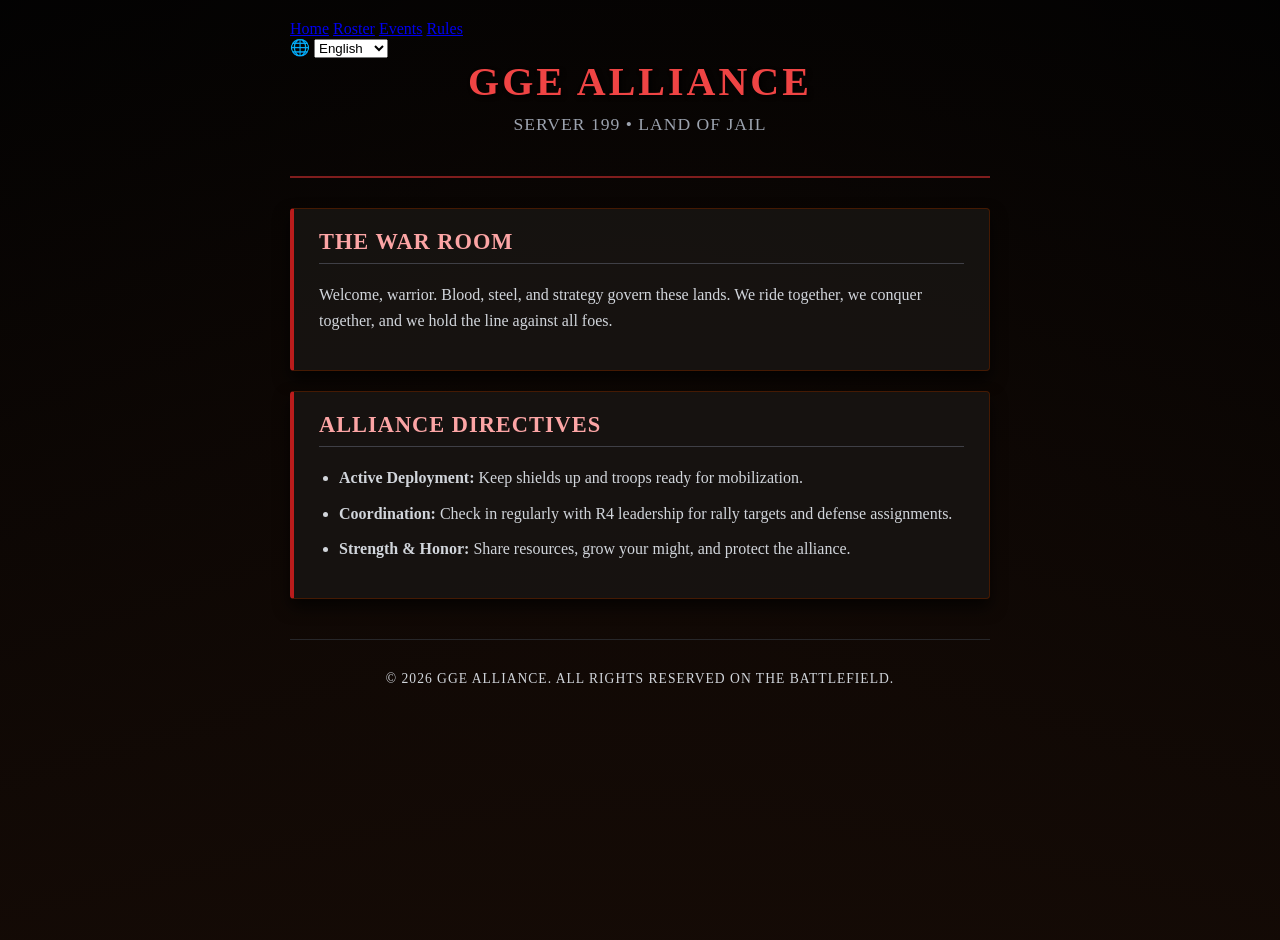
==== index.html @ 349ce3a2 "GGE Removed commented sections for clarity." ====
<!DOCTYPE html>
<html lang="en">
<head>
    <meta charset="UTF-8">
    <meta name="viewport" content="width=device-width, initial-scale=1.0">
    <title>GGE Alliance | Land of Jail</title>
    <link rel="stylesheet" href="style.css">
</head>
<body>
    <div class="overlay"></div>
    <div class="container">
        
        <div class="top-bar">
            <nav class="taskbar">
                <a href="index.html" class="active" id="nav-home">Home</a>
                <a href="roster.html" id="nav-roster">Roster</a>
                <a href="events.html" id="nav-events">Events</a>
                <a href="rules.html" id="nav-rules">Rules</a>
            </nav>
            <div class="language-bar">
                <label for="lang-select">🌐</label>
                <select id="lang-select" onchange="changeLanguage(this.value)">
                    <option value="en">English</option>
                    <option value="es">Español</option>
                    <option value="fr">Français</option>
                    <option value="de">Deutsch</option>
                </select>
            </div>
        </div>

        <header>
            <h1 id="site-title">GGE ALLIANCE</h1>
            <p class="subtitle" id="site-subtitle">Server 199 • Land of Jail</p>
        </header>

        <main>
            <section class="card">
                <h2 id="war-room-title">The War Room</h2>
                <p id="war-room-text">Welcome, warrior. Blood, steel, and strategy govern these lands. We ride together, we conquer together, and we hold the line against all foes.</p>
            </section>

            <section class="card">
                <h2 id="directives-title">Alliance Directives</h2>
                <ul>
                    <li><strong id="dir-1-title">Active Deployment:</strong> <span id="dir-1-text">Keep shields up and troops ready for mobilization.</span></li>
                    <li><strong id="dir-2-title">Coordination:</strong> <span id="dir-2-text">Check in regularly with R4 leadership for rally targets and defense assignments.</span></li>
                    <li><strong id="dir-3-title">Strength & Honor:</strong> <span id="dir-3-text">Share resources, grow your might, and protect the alliance.</span></li>
                </ul>
            </section>
        </main>

        <footer>
            <p id="footer-text">&copy; 2026 GGE Alliance. All rights reserved on the battlefield.</p>
        </footer>
    </div>

    <script>
        const translations = {
            en: {
                navHome: "Home", navRoster: "Roster", navEvents: "Events", navRules: "Rules",
                title: "GGE ALLIANCE", subtitle: "Server 199 • Land of Jail",
                warRoomTitle: "The War Room",
                warRoomText: "Welcome, warrior. Blood, steel, and strategy govern these lands. We ride together, we conquer together, and we hold the line against all foes.",
                directivesTitle: "Alliance Directives",
                dir1Title: "Active Deployment:", dir1Text: "Keep shields up and troops ready for mobilization.",
                dir2Title: "Coordination:", dir2Text: "Check in regularly with R4 leadership for rally targets and defense assignments.",
                dir3Title: "Strength & Honor:", dir3Text: "Share resources, grow your might, and protect the alliance.",
                footer: "© 2026 GGE Alliance. All rights reserved on the battlefield."
            },
            es: {
                navHome: "Inicio", navRoster: "Miembros", navEvents: "Eventos", navRules: "Reglas",
                title: "ALIANZA GGE", subtitle: "Servidor 199 • Land of Jail",
                warRoomTitle: "La Sala de Guerra",
                warRoomText: "Bienvenido, guerrero. La sangre, el acero y la estrategia gobiernan estas tierras. Cabalgamos juntos, conquistamos juntos y mantenemos la línea contra todos los enemigos.",
                directivesTitle: "Directivas de la Alianza",
                dir1Title: "Despliegue Activo:", dir1Text: "Mantén los escudos arriba y las tropas listas para la movilización.",
                dir2Title: "Coordinación:", dir2Text: "Consulta regularmente con el liderazgo R4 para objetivos de ataque y asignaciones de defensa.",
                dir3Title: "Fuerza y Honor:", dir3Text: "Comparte recursos, aumenta tu poder y protege a la alianza.",
                footer: "© 2026 Alianza GGE. Todos los derechos reservados en el campo de batalla."
            },
            fr: {
                navHome: "Accueil", navRoster: "Membres", navEvents: "Événements", navRules: "Règles",
                title: "ALLIANCE GGE", subtitle: "Serveur 199 • Land of Jail",
                warRoomTitle: "La Salle de Guerre",
                warRoomText: "Bienvenue, guerrier. Le sang, l'acier et la stratégie gouvernent ces terres. Nous chevauchons ensemble, nous conquéron ensemble et nous tenons bon face à tous les ennemis.",
                directivesTitle: "Directives de l'Alliance",
                dir1Title: "Déploiement Actif :", dir1Text: "Gardez vos boucliers levés et vos troupes prêtes à la mobilisation.",
                dir2Title: "Coordination :", dir2Text: "Consultez régulièrement les leaders R4 pour les cibles de ralliement et les affectations de défense.",
                dir3Title: "Force et Honneur :", dir3Text: "Partagez des ressources, augmentez votre puissance et protégez l'alliance.",
                footer: "© 2026 Alliance GGE. Tous droits réservés sur le champ de bataille."
            },
            de: {
                navHome: "Startseite", navRoster: "Mitglieder", navEvents: "Events", navRules: "Regeln",
                title: "GGE ALLIANZ", subtitle: "Server 199 • Land of Jail",
                warRoomTitle: "Das Kriegsraum",
                warRoomText: "Willkommen, Krieger. Blut, Stahl und Strategie regieren diese Ländereien. Wir reiten zusammen, wir erobern zusammen und wir halten die Stellung gegen alle Feinde.",
                directivesTitle: "Allianz-Richtlinien",
                dir1Title: "Aktiver Einsatz:", dir1Text: "Halte die Schilde oben und die Truppen bereit zur Mobilisierung.",
                dir2Title: "Koordination:", dir2Text: "Melde dich regelmäßig bei der R4-Führung für Rallye-Ziele und Verteidigungszuweisungen.",
                dir3Title: "Stärke & Ehre:", dir3Text: "Teile Ressourcen, steigere deine Macht und schütze die Allianz.",
                footer: "© 2026 GGE Allianz. Alle Rechte auf dem Schlachtfeld vorbehalten."
            }
        };

        function changeLanguage(lang) {
            document.getElementById('nav-home').innerText = translations[lang].navHome;
            document.getElementById('nav-roster').innerText = translations[lang].navRoster;
            document.getElementById('nav-events').innerText = translations[lang].navEvents;
            document.getElementById('nav-rules').innerText = translations[lang].navRules;
            document.getElementById('site-title').innerText = translations[lang].title;
            document.getElementById('site-subtitle').innerText = translations[lang].subtitle;
            document.getElementById('war-room-title').innerText = translations[lang].warRoomTitle;
            document.getElementById('war-room-text').innerText = translations[lang].warRoomText;
            document.getElementById('directives-title').innerText = translations[lang].directivesTitle;
            document.getElementById('dir-1-title').innerText = translations[lang].dir1Title;
            document.getElementById('dir-1-text').innerText = translations[lang].dir1Text;
            document.getElementById('dir-2-title').innerText = translations[lang].dir2Title;
            document.getElementById('dir-2-text').innerText = translations[lang].dir2Text;
            document.getElementById('dir-3-title').innerText = translations[lang].dir3Title;
            document.getElementById('dir-3-text').innerText = translations[lang].dir3Text;
            document.getElementById('footer-text').innerText = translations[lang].footer;
        }
    </script>
</body>
</html>
---- style.css ----
body {
    background-color: #0c0a09;
    background-image: linear-gradient(rgba(0, 0, 0, 0.8), rgba(20, 10, 5, 0.9)), 
                      radial-gradient(circle at center, #2c1810 0%, #0c0a09 100%);
    color: #d1d5db;
    font-family: 'Cinzel', 'Georgia', serif, sans-serif;
    margin: 0;
    padding: 20px;
    display: flex;
    justify-content: center;
    min-height: 100vh;
}

.container {
    max-width: 700px;
    width: 100%;
    z-index: 1;
}

header {
    text-align: center;
    margin-bottom: 30px;
    border-bottom: 2px solid #7f1d1d;
    padding-bottom: 20px;
}

h1 {
    color: #ef4444;
    font-size: 2.5rem;
    margin: 0;
    text-transform: uppercase;
    letter-spacing: 3px;
    text-shadow: 2px 2px 4px rgba(0, 0, 0, 0.9);
}

.subtitle {
    color: #9ca3af;
    font-size: 1.1rem;
    margin-top: 5px;
    letter-spacing: 1px;
    text-transform: uppercase;
}

.card {
    background: rgba(24, 20, 18, 0.85);
    border: 1px solid #451a03;
    border-left: 4px solid #b91c1c;
    padding: 20px 25px;
    margin-bottom: 20px;
    box-shadow: 0 8px 16px rgba(0, 0, 0, 0.7);
    border-radius: 4px;
}

h2 {
    color: #fca5a5;
    margin-top: 0;
    font-size: 1.4rem;
    text-transform: uppercase;
    letter-spacing: 1px;
    border-bottom: 1px solid #3f3f46;
    padding-bottom: 8px;
}

p, li {
    line-height: 1.6;
    color: #d1d5db;
}

ul {
    padding-left: 20px;
}

li {
    margin-bottom: 10px;
}

footer {
    text-align: center;
    margin-top: 40px;
    font-size: 0.85rem;
    color: #6b7280;
    border-top: 1px solid #27272a;
    padding-top: 15px;
    text-transform: uppercase;
    letter-spacing: 1px;
}
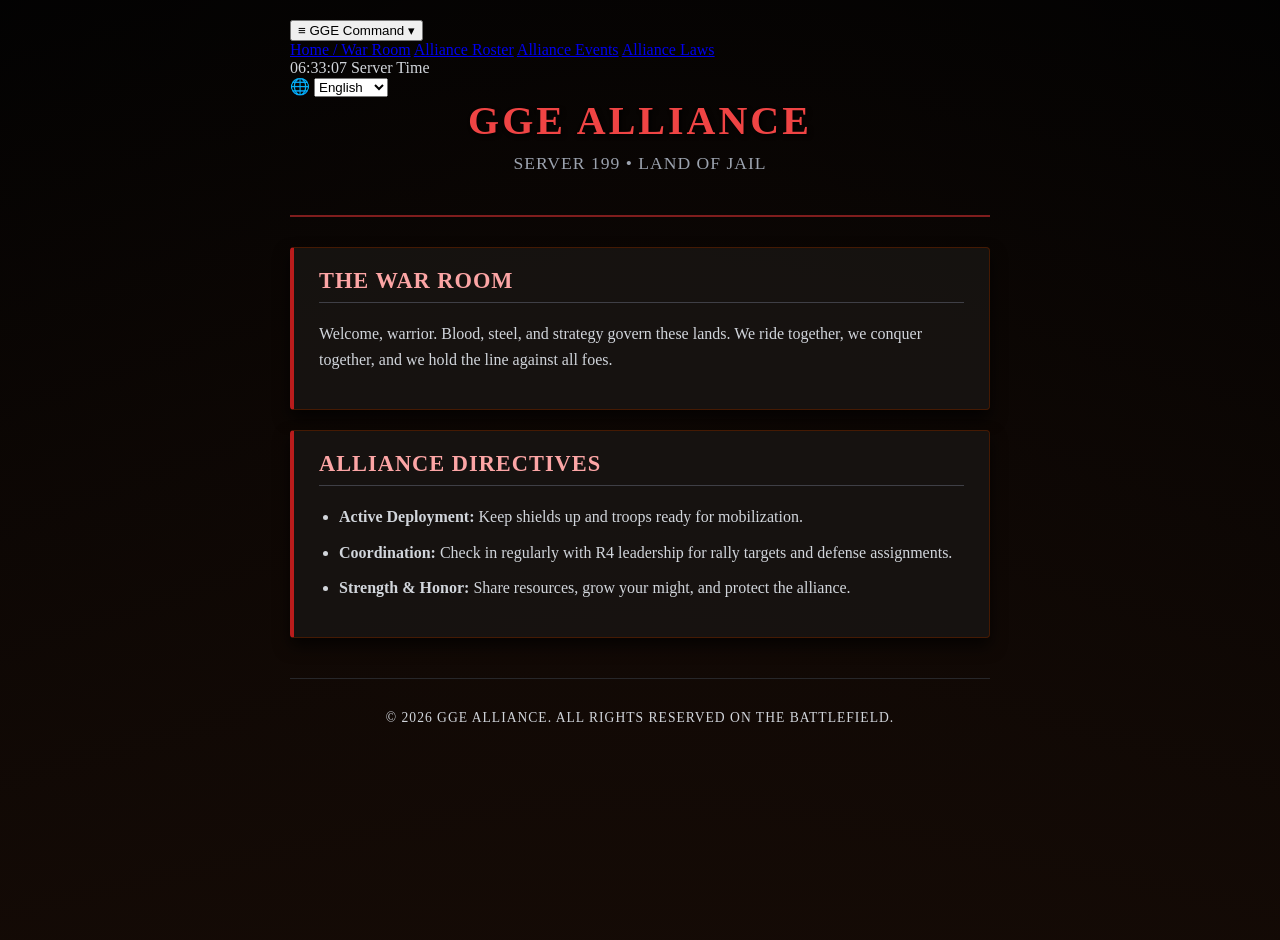
==== commit 4ad8371d: "Refactor HTML structure and update IDs for translation" ====
--- a/index.html
+++ b/index.html
@@ -10,116 +10,36 @@
     <div class="overlay"></div>
     <div class="container">
         
-        <div class="top-bar">
-            <nav class="taskbar">
-                <a href="index.html" class="active" id="nav-home">Home</a>
-                <a href="roster.html" id="nav-roster">Roster</a>
-                <a href="events.html" id="nav-events">Events</a>
-                <a href="rules.html" id="nav-rules">Rules</a>
-            </nav>
-            <div class="language-bar">
-                <label for="lang-select">🌐</label>
-                <select id="lang-select" onchange="changeLanguage(this.value)">
-                    <option value="en">English</option>
-                    <option value="es">Español</option>
-                    <option value="fr">Français</option>
-                    <option value="de">Deutsch</option>
-                </select>
-            </div>
-        </div>
+        <!-- Top Bar: Populated automatically by translations.js -->
+        <div class="top-bar"></div>
 
         <header>
-            <h1 id="site-title">GGE ALLIANCE</h1>
-            <p class="subtitle" id="site-subtitle">Server 199 • Land of Jail</p>
+            <h1 id="homeTitle">GGE ALLIANCE</h1>
+            <p class="subtitle" id="homeSubtitle">Server 199 • Land of Jail</p>
         </header>
 
         <main>
             <section class="card">
-                <h2 id="war-room-title">The War Room</h2>
-                <p id="war-room-text">Welcome, warrior. Blood, steel, and strategy govern these lands. We ride together, we conquer together, and we hold the line against all foes.</p>
+                <h2 id="warRoomTitle">The War Room</h2>
+                <p id="warRoomText">Welcome, warrior. Blood, steel, and strategy govern these lands. We ride together, we conquer together, and we hold the line against all foes.</p>
             </section>
 
             <section class="card">
-                <h2 id="directives-title">Alliance Directives</h2>
+                <h2 id="directivesTitle">Alliance Directives</h2>
                 <ul>
-                    <li><strong id="dir-1-title">Active Deployment:</strong> <span id="dir-1-text">Keep shields up and troops ready for mobilization.</span></li>
-                    <li><strong id="dir-2-title">Coordination:</strong> <span id="dir-2-text">Check in regularly with R4 leadership for rally targets and defense assignments.</span></li>
-                    <li><strong id="dir-3-title">Strength & Honor:</strong> <span id="dir-3-text">Share resources, grow your might, and protect the alliance.</span></li>
+                    <li><strong id="dir1Title">Active Deployment:</strong> <span id="dir1Text">Keep shields up and troops ready for mobilization.</span></li>
+                    <li><strong id="dir2Title">Coordination:</strong> <span id="dir2Text">Check in regularly with R4 leadership for rally targets and defense assignments.</span></li>
+                    <li><strong id="dir3Title">Strength & Honor:</strong> <span id="dir3Text">Share resources, grow your might, and protect the alliance.</span></li>
                 </ul>
             </section>
         </main>
 
         <footer>
-            <p id="footer-text">&copy; 2026 GGE Alliance. All rights reserved on the battlefield.</p>
+            <p id="footer">&copy; 2026 GGE Alliance. All rights reserved on the battlefield.</p>
         </footer>
     </div>
 
-    <script>
-        const translations = {
-            en: {
-                navHome: "Home", navRoster: "Roster", navEvents: "Events", navRules: "Rules",
-                title: "GGE ALLIANCE", subtitle: "Server 199 • Land of Jail",
-                warRoomTitle: "The War Room",
-                warRoomText: "Welcome, warrior. Blood, steel, and strategy govern these lands. We ride together, we conquer together, and we hold the line against all foes.",
-                directivesTitle: "Alliance Directives",
-                dir1Title: "Active Deployment:", dir1Text: "Keep shields up and troops ready for mobilization.",
-                dir2Title: "Coordination:", dir2Text: "Check in regularly with R4 leadership for rally targets and defense assignments.",
-                dir3Title: "Strength & Honor:", dir3Text: "Share resources, grow your might, and protect the alliance.",
-                footer: "© 2026 GGE Alliance. All rights reserved on the battlefield."
-            },
-            es: {
-                navHome: "Inicio", navRoster: "Miembros", navEvents: "Eventos", navRules: "Reglas",
-                title: "ALIANZA GGE", subtitle: "Servidor 199 • Land of Jail",
-                warRoomTitle: "La Sala de Guerra",
-                warRoomText: "Bienvenido, guerrero. La sangre, el acero y la estrategia gobiernan estas tierras. Cabalgamos juntos, conquistamos juntos y mantenemos la línea contra todos los enemigos.",
-                directivesTitle: "Directivas de la Alianza",
-                dir1Title: "Despliegue Activo:", dir1Text: "Mantén los escudos arriba y las tropas listas para la movilización.",
-                dir2Title: "Coordinación:", dir2Text: "Consulta regularmente con el liderazgo R4 para objetivos de ataque y asignaciones de defensa.",
-                dir3Title: "Fuerza y Honor:", dir3Text: "Comparte recursos, aumenta tu poder y protege a la alianza.",
-                footer: "© 2026 Alianza GGE. Todos los derechos reservados en el campo de batalla."
-            },
-            fr: {
-                navHome: "Accueil", navRoster: "Membres", navEvents: "Événements", navRules: "Règles",
-                title: "ALLIANCE GGE", subtitle: "Serveur 199 • Land of Jail",
-                warRoomTitle: "La Salle de Guerre",
-                warRoomText: "Bienvenue, guerrier. Le sang, l'acier et la stratégie gouvernent ces terres. Nous chevauchons ensemble, nous conquéron ensemble et nous tenons bon face à tous les ennemis.",
-                directivesTitle: "Directives de l'Alliance",
-                dir1Title: "Déploiement Actif :", dir1Text: "Gardez vos boucliers levés et vos troupes prêtes à la mobilisation.",
-                dir2Title: "Coordination :", dir2Text: "Consultez régulièrement les leaders R4 pour les cibles de ralliement et les affectations de défense.",
-                dir3Title: "Force et Honneur :", dir3Text: "Partagez des ressources, augmentez votre puissance et protégez l'alliance.",
-                footer: "© 2026 Alliance GGE. Tous droits réservés sur le champ de bataille."
-            },
-            de: {
-                navHome: "Startseite", navRoster: "Mitglieder", navEvents: "Events", navRules: "Regeln",
-                title: "GGE ALLIANZ", subtitle: "Server 199 • Land of Jail",
-                warRoomTitle: "Das Kriegsraum",
-                warRoomText: "Willkommen, Krieger. Blut, Stahl und Strategie regieren diese Ländereien. Wir reiten zusammen, wir erobern zusammen und wir halten die Stellung gegen alle Feinde.",
-                directivesTitle: "Allianz-Richtlinien",
-                dir1Title: "Aktiver Einsatz:", dir1Text: "Halte die Schilde oben und die Truppen bereit zur Mobilisierung.",
-                dir2Title: "Koordination:", dir2Text: "Melde dich regelmäßig bei der R4-Führung für Rallye-Ziele und Verteidigungszuweisungen.",
-                dir3Title: "Stärke & Ehre:", dir3Text: "Teile Ressourcen, steigere deine Macht und schütze die Allianz.",
-                footer: "© 2026 GGE Allianz. Alle Rechte auf dem Schlachtfeld vorbehalten."
-            }
-        };
-
-        function changeLanguage(lang) {
-            document.getElementById('nav-home').innerText = translations[lang].navHome;
-            document.getElementById('nav-roster').innerText = translations[lang].navRoster;
-            document.getElementById('nav-events').innerText = translations[lang].navEvents;
-            document.getElementById('nav-rules').innerText = translations[lang].navRules;
-            document.getElementById('site-title').innerText = translations[lang].title;
-            document.getElementById('site-subtitle').innerText = translations[lang].subtitle;
-            document.getElementById('war-room-title').innerText = translations[lang].warRoomTitle;
-            document.getElementById('war-room-text').innerText = translations[lang].warRoomText;
-            document.getElementById('directives-title').innerText = translations[lang].directivesTitle;
-            document.getElementById('dir-1-title').innerText = translations[lang].dir1Title;
-            document.getElementById('dir-1-text').innerText = translations[lang].dir1Text;
-            document.getElementById('dir-2-title').innerText = translations[lang].dir2Title;
-            document.getElementById('dir-2-text').innerText = translations[lang].dir2Text;
-            document.getElementById('dir-3-title').innerText = translations[lang].dir3Title;
-            document.getElementById('dir-3-text').innerText = translations[lang].dir3Text;
-            document.getElementById('footer-text').innerText = translations[lang].footer;
-        }
-    </script>
+    <!-- Centralized Translation, Navigation & Clock Script -->
+    <script src="translations.js"></script>
 </body>
 </html>
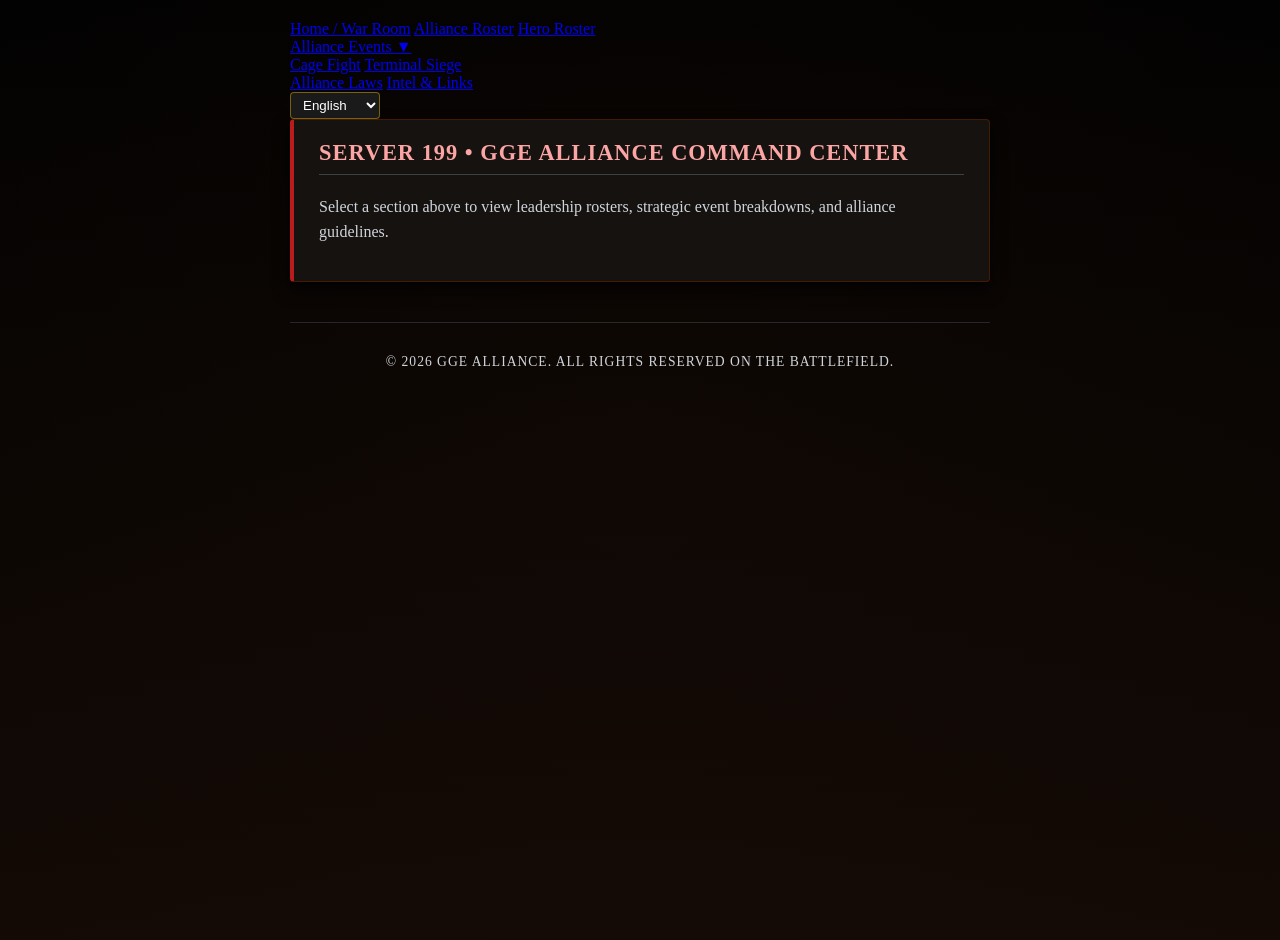
==== commit 04667c32: "Update title and navigation in index.html" ====
--- a/index.html
+++ b/index.html
@@ -3,34 +3,37 @@
 <head>
     <meta charset="UTF-8">
     <meta name="viewport" content="width=device-width, initial-scale=1.0">
-    <title>GGE Alliance | Land of Jail</title>
+    <title>Alliance Hub | GGE Alliance</title>
     <link rel="stylesheet" href="style.css">
 </head>
 <body>
     <div class="overlay"></div>
     <div class="container">
         
-        <!-- Top Bar: Populated automatically by translations.js -->
-        <div class="top-bar"></div>
+        <!-- Master Navigation Menu -->
+        <nav class="nav-menu">
+            <a href="index.html" id="navHome">Home / War Room</a>
+            <a href="roster.html" id="navRoster">Alliance Roster</a>
+            <a href="heroes.html" id="navHeroes">Hero Roster</a>
+            
+            <div class="dropdown">
+                <a href="events.html" class="dropbtn" id="navEvents">Alliance Events ▼</a>
+                <div class="dropdown-content">
+                    <a href="cage-fight.html" id="cageFight">Cage Fight</a>
+                    <a href="terminal-siege.html" id="terminalSiege">Terminal Siege</a>
+                </div>
+            </div>
 
-        <header>
-            <h1 id="homeTitle">GGE ALLIANCE</h1>
-            <p class="subtitle" id="homeSubtitle">Server 199 • Land of Jail</p>
-        </header>
+            <a href="rules.html" id="navRules">Alliance Laws</a>
+            <a href="links.html" id="navLinks">Intel & Links</a>
+
+            <div id="languageSelectorContainer"></div>
+        </nav>
 
         <main>
             <section class="card">
-                <h2 id="warRoomTitle">The War Room</h2>
-                <p id="warRoomText">Welcome, warrior. Blood, steel, and strategy govern these lands. We ride together, we conquer together, and we hold the line against all foes.</p>
-            </section>
-
-            <section class="card">
-                <h2 id="directivesTitle">Alliance Directives</h2>
-                <ul>
-                    <li><strong id="dir1Title">Active Deployment:</strong> <span id="dir1Text">Keep shields up and troops ready for mobilization.</span></li>
-                    <li><strong id="dir2Title">Coordination:</strong> <span id="dir2Text">Check in regularly with R4 leadership for rally targets and defense assignments.</span></li>
-                    <li><strong id="dir3Title">Strength & Honor:</strong> <span id="dir3Text">Share resources, grow your might, and protect the alliance.</span></li>
-                </ul>
+                <h2 id="homeTitle">Server 199 • GGE Alliance Command Center</h2>
+                <p id="homeDesc">Select a section above to view leadership rosters, strategic event breakdowns, and alliance guidelines.</p>
             </section>
         </main>
 
@@ -39,7 +42,6 @@
         </footer>
     </div>
 
-    <!-- Centralized Translation, Navigation & Clock Script -->
     <script src="translations.js"></script>
 </body>
 </html>
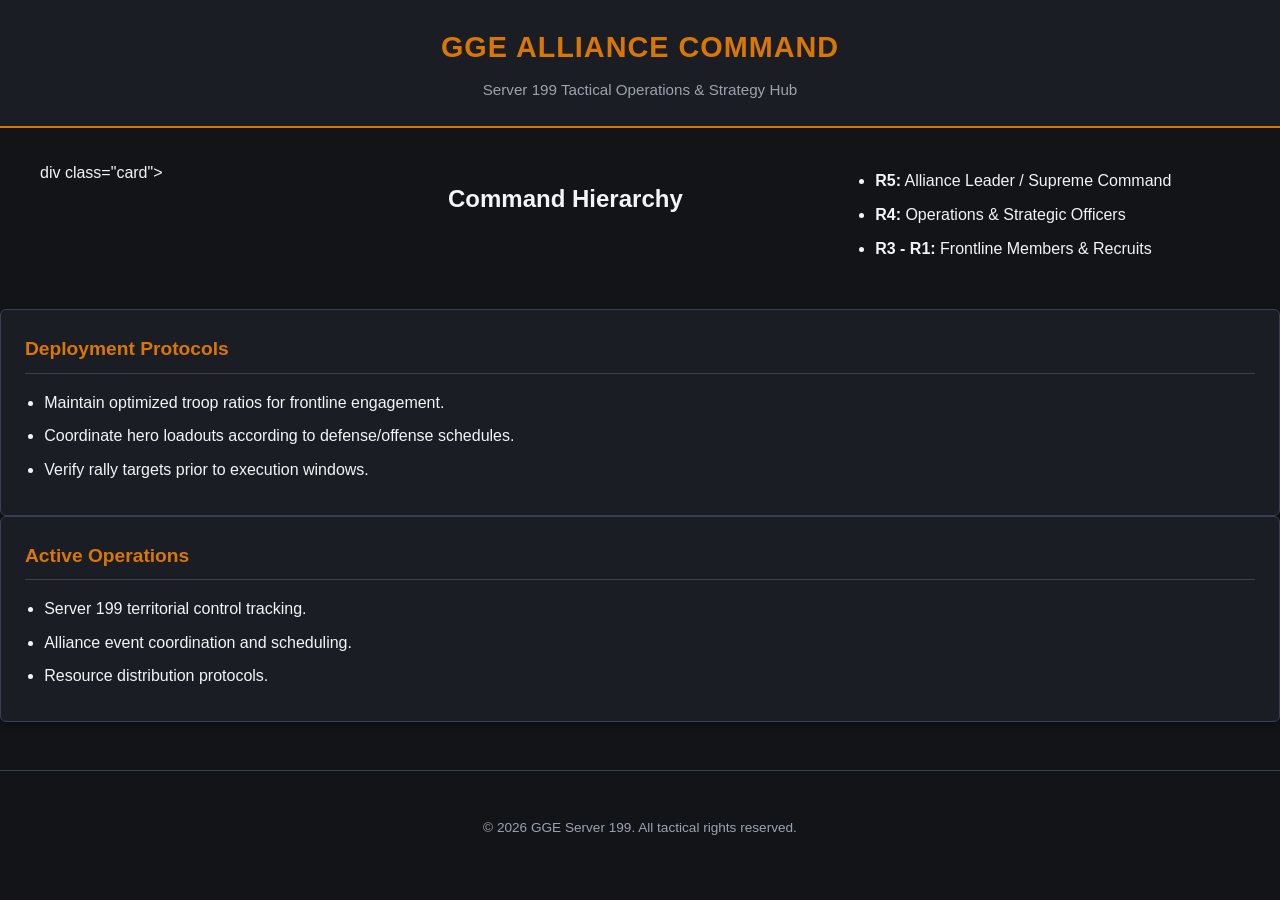
==== commit 403a858a: "Revamp index.html with new title and styles Updated the title and added CSS styles for layout and de" ====
--- a/index.html
+++ b/index.html
@@ -3,45 +3,133 @@
 <head>
     <meta charset="UTF-8">
     <meta name="viewport" content="width=device-width, initial-scale=1.0">
-    <title>Alliance Hub | GGE Alliance</title>
-    <link rel="stylesheet" href="style.css">
+    <title>GGE Server 199 - Alliance Command Hub</title>
+    <style>
+        :root {
+            --bg-color: #121418;
+            --panel-bg: #1a1d24;
+            --accent-color: #d97706;
+            --text-main: #f3f4f6;
+            --text-muted: #9ca3af;
+            --border-color: #374151;
+        }
+
+        body {
+            font-family: 'Segoe UI', Tahoma, Geneva, Verdana, sans-serif;
+            background-color: var(--bg-color);
+            color: var(--text-main);
+            margin: 0;
+            padding: 0;
+            line-height: 1.6;
+        }
+
+        header {
+            background-color: var(--panel-bg);
+            border-bottom: 2px solid var(--accent-color);
+            padding: 1.5rem 2rem;
+            text-align: center;
+        }
+
+        header h1 {
+            margin: 0;
+            color: var(--accent-color);
+            font-size: 1.8rem;
+            letter-spacing: 1px;
+        }
+
+        header p {
+            margin: 0.5rem 0 0;
+            color: var(--text-muted);
+            font-size: 0.95rem;
+        }
+
+        .container {
+            max-width: 1200px;
+            margin: 2rem auto;
+            padding: 0 1.5rem;
+            display: grid;
+            grid-template-columns: repeat(auto-fit, minmax(300px, 1fr));
+            gap: 1.5rem;
+        }
+
+        .card {
+            background-color: var(--panel-bg);
+            border: 1px solid var(--border-color);
+            border-radius: 6px;
+            padding: 1.5rem;
+            box-shadow: 0 4px 6px rgba(0, 0, 0, 0.3);
+        }
+
+        .card h2 {
+            margin-top: 0;
+            font-size: 1.2rem;
+            border-bottom: 1px solid var(--border-color);
+            padding-bottom: 0.5rem;
+            color: var(--accent-color);
+        }
+
+        ul {
+            padding-left: 1.2rem;
+            margin: 0.5rem 0;
+        }
+
+        li {
+            margin-bottom: 0.5rem;
+            color: var(--text-main);
+        }
+
+        footer {
+            text-align: center;
+            padding: 2rem;
+            color: var(--text-muted);
+            font-size: 0.85rem;
+            border-top: 1px solid var(--border-color);
+            margin-top: 3rem;
+        }
+    </style>
 </head>
 <body>
-    <div class="overlay"></div>
+
+    <header>
+        <h1>GGE ALLIANCE COMMAND</h1>
+        <p>Server 199 Tactical Operations & Strategy Hub</p>
+    </header>
+
     <div class="container">
-        
-        <!-- Master Navigation Menu -->
-        <nav class="nav-menu">
-            <a href="index.html" id="navHome">Home / War Room</a>
-            <a href="roster.html" id="navRoster">Alliance Roster</a>
-            <a href="heroes.html" id="navHeroes">Hero Roster</a>
-            
-            <div class="dropdown">
-                <a href="events.html" class="dropbtn" id="navEvents">Alliance Events ▼</a>
-                <div class="dropdown-content">
-                    <a href="cage-fight.html" id="cageFight">Cage Fight</a>
-                    <a href="terminal-siege.html" id="terminalSiege">Terminal Siege</a>
-                </div>
-            </div>
+        <!-- Section 1: Command Structure -->
+        div class="card">
+            <h2>Command Hierarchy</h2>
+            <ul>
+                <li><strong>R5:</strong> Alliance Leader / Supreme Command</li>
+                <li><strong>R4:</strong> Operations & Strategic Officers</li>
+                <li><strong>R3 - R1:</strong> Frontline Members & Recruits</li>
+            </ul>
+        </div>
 
-            <a href="rules.html" id="navRules">Alliance Laws</a>
-            <a href="links.html" id="navLinks">Intel & Links</a>
+        <!-- Section 2: Deployment & Ratios -->
+        <div class="card">
+            <h2>Deployment Protocols</h2>
+            <ul>
+                <li>Maintain optimized troop ratios for frontline engagement.</li>
+                <li>Coordinate hero loadouts according to defense/offense schedules.</li>
+                <li>Verify rally targets prior to execution windows.</li>
+            </ul>
+        </div>
 
-            <div id="languageSelectorContainer"></div>
-        </nav>
-
-        <main>
-            <section class="card">
-                <h2 id="homeTitle">Server 199 • GGE Alliance Command Center</h2>
-                <p id="homeDesc">Select a section above to view leadership rosters, strategic event breakdowns, and alliance guidelines.</p>
-            </section>
-        </main>
-
-        <footer>
-            <p id="footer">&copy; 2026 GGE Alliance. All rights reserved on the battlefield.</p>
-        </footer>
+        <!-- Section 3: Operations Log -->
+        <div class="card">
+            <h2>Active Operations</h2>
+            <ul>
+                <li>Server 199 territorial control tracking.</li>
+                <li>Alliance event coordination and scheduling.</li>
+                <li>Resource distribution protocols.</li>
+            </ul>
+        </div>
     </div>
 
-    <script src="translations.js"></script>
+    <footer>
+        <p>&copy; 2026 GGE Server 199. All tactical rights reserved.</p>
+    </footer>
+
 </body>
 </html>
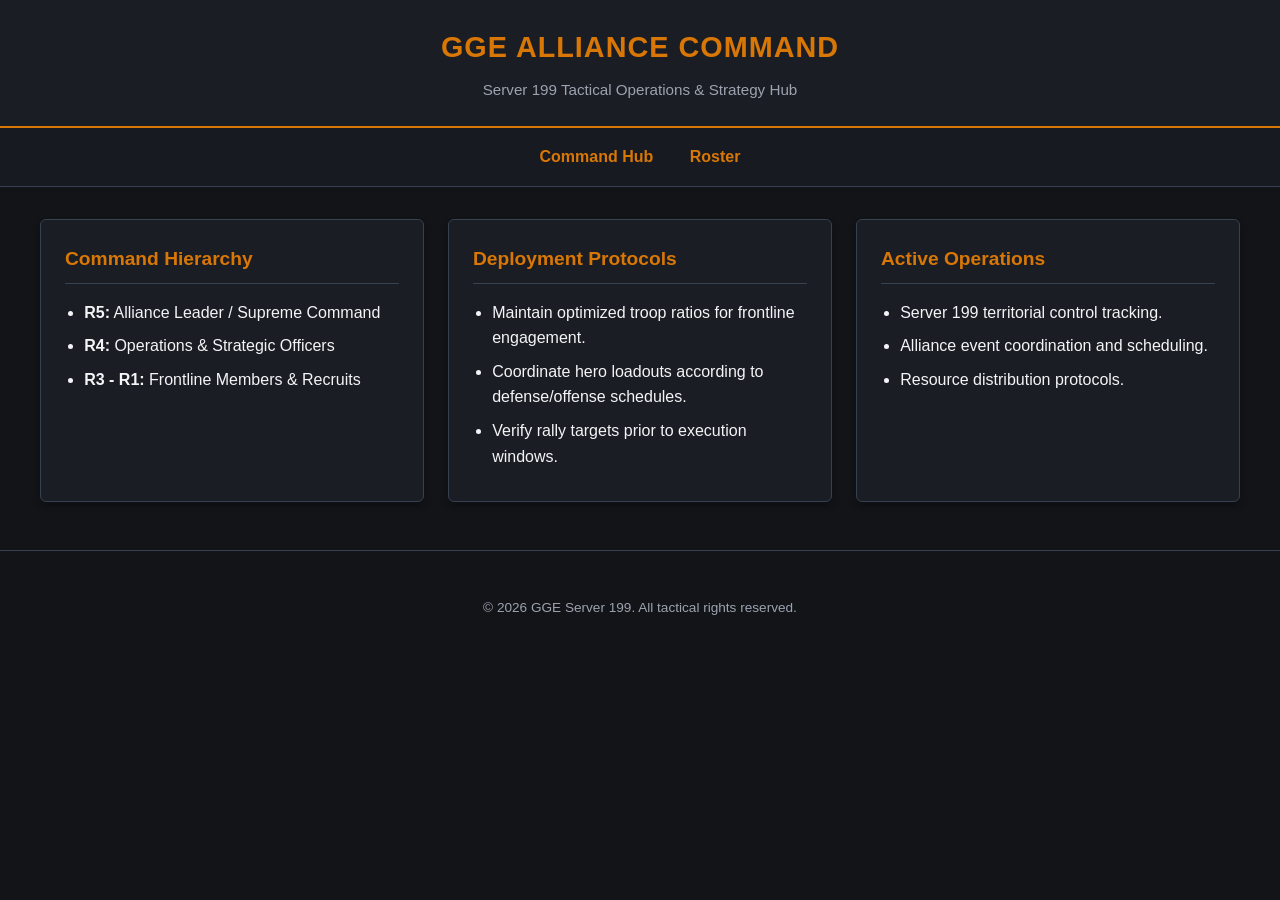
==== commit 5ebc66c3: "Add navigation bar to index.html" ====
--- a/index.html
+++ b/index.html
@@ -41,6 +41,24 @@
             margin: 0.5rem 0 0;
             color: var(--text-muted);
             font-size: 0.95rem;
+        }
+
+        .nav-bar {
+            text-align: center;
+            padding: 1rem;
+            background-color: rgba(26, 29, 36, 0.7);
+            border-bottom: 1px solid var(--border-color);
+        }
+
+        .nav-bar a {
+            color: var(--accent-color);
+            text-decoration: none;
+            margin: 0 1rem;
+            font-weight: bold;
+        }
+
+        .nav-bar a:hover {
+            text-decoration: underline;
         }
 
         .container {
@@ -95,9 +113,14 @@
         <p>Server 199 Tactical Operations & Strategy Hub</p>
     </header>
 
+    <div class="nav-bar">
+        <a href="index.html">Command Hub</a>
+        <a href="roster.html">Roster</a>
+    </div>
+
     <div class="container">
         <!-- Section 1: Command Structure -->
-        div class="card">
+        <div class="card">
             <h2>Command Hierarchy</h2>
             <ul>
                 <li><strong>R5:</strong> Alliance Leader / Supreme Command</li>
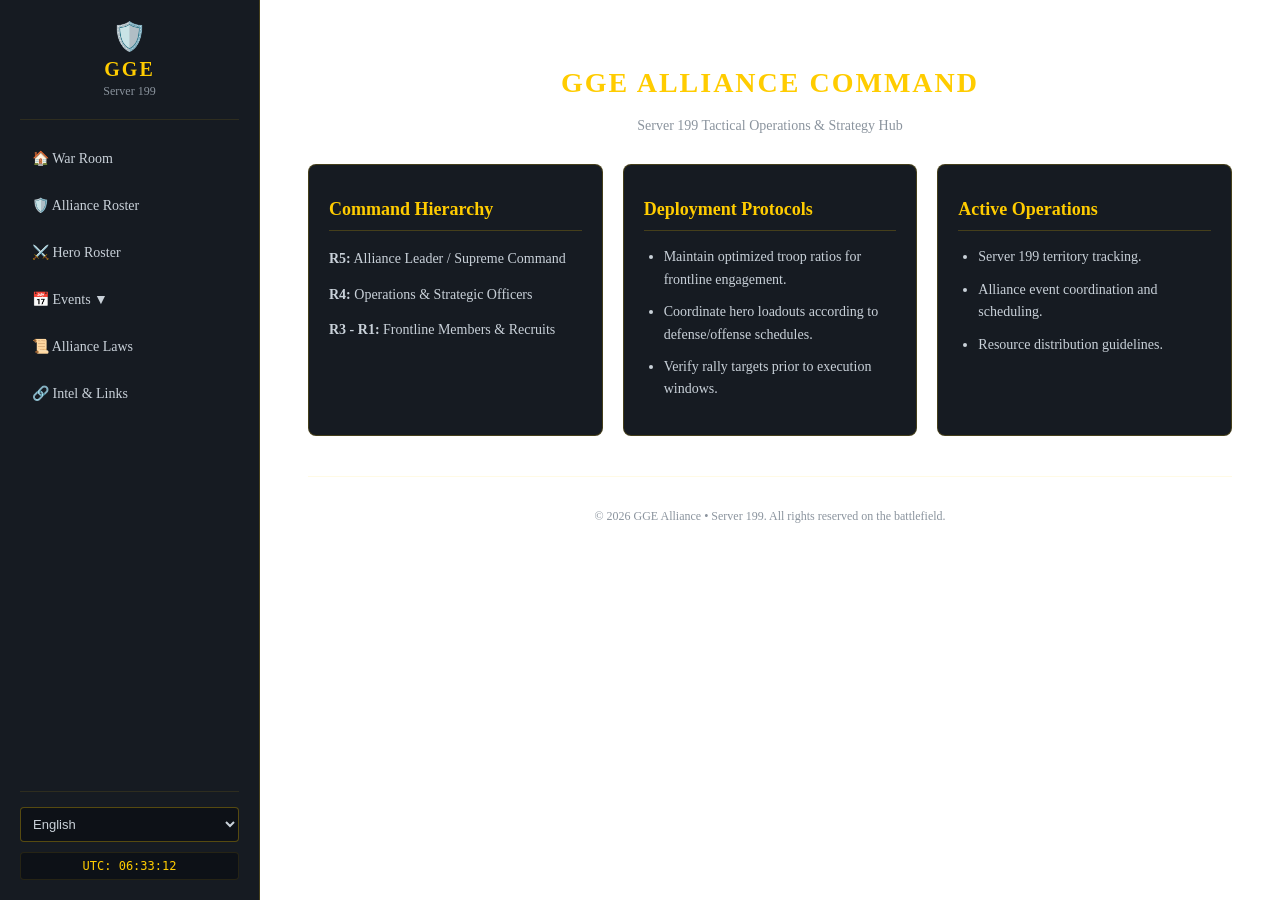
==== commit 568f36c0: "Refactor index.html for improved structure and styling" ====
--- a/index.html
+++ b/index.html
@@ -3,156 +3,57 @@
 <head>
     <meta charset="UTF-8">
     <meta name="viewport" content="width=device-width, initial-scale=1.0">
-    <title>GGE Server 199 - Alliance Command Hub</title>
-    <style>
-        :root {
-            --bg-color: #121418;
-            --panel-bg: #1a1d24;
-            --accent-color: #d97706;
-            --text-main: #f3f4f6;
-            --text-muted: #9ca3af;
-            --border-color: #374151;
-        }
-
-        body {
-            font-family: 'Segoe UI', Tahoma, Geneva, Verdana, sans-serif;
-            background-color: var(--bg-color);
-            color: var(--text-main);
-            margin: 0;
-            padding: 0;
-            line-height: 1.6;
-        }
-
-        header {
-            background-color: var(--panel-bg);
-            border-bottom: 2px solid var(--accent-color);
-            padding: 1.5rem 2rem;
-            text-align: center;
-        }
-
-        header h1 {
-            margin: 0;
-            color: var(--accent-color);
-            font-size: 1.8rem;
-            letter-spacing: 1px;
-        }
-
-        header p {
-            margin: 0.5rem 0 0;
-            color: var(--text-muted);
-            font-size: 0.95rem;
-        }
-
-        .nav-bar {
-            text-align: center;
-            padding: 1rem;
-            background-color: rgba(26, 29, 36, 0.7);
-            border-bottom: 1px solid var(--border-color);
-        }
-
-        .nav-bar a {
-            color: var(--accent-color);
-            text-decoration: none;
-            margin: 0 1rem;
-            font-weight: bold;
-        }
-
-        .nav-bar a:hover {
-            text-decoration: underline;
-        }
-
-        .container {
-            max-width: 1200px;
-            margin: 2rem auto;
-            padding: 0 1.5rem;
-            display: grid;
-            grid-template-columns: repeat(auto-fit, minmax(300px, 1fr));
-            gap: 1.5rem;
-        }
-
-        .card {
-            background-color: var(--panel-bg);
-            border: 1px solid var(--border-color);
-            border-radius: 6px;
-            padding: 1.5rem;
-            box-shadow: 0 4px 6px rgba(0, 0, 0, 0.3);
-        }
-
-        .card h2 {
-            margin-top: 0;
-            font-size: 1.2rem;
-            border-bottom: 1px solid var(--border-color);
-            padding-bottom: 0.5rem;
-            color: var(--accent-color);
-        }
-
-        ul {
-            padding-left: 1.2rem;
-            margin: 0.5rem 0;
-        }
-
-        li {
-            margin-bottom: 0.5rem;
-            color: var(--text-main);
-        }
-
-        footer {
-            text-align: center;
-            padding: 2rem;
-            color: var(--text-muted);
-            font-size: 0.85rem;
-            border-top: 1px solid var(--border-color);
-            margin-top: 3rem;
-        }
-    </style>
+    <title>GGE Server 199 - Alliance Command</title>
+    <link rel="stylesheet" href="style.css">
 </head>
 <body>
+    <!-- Left-Side Alliance Flag Banner Injection Point -->
+    <div id="leftBannerContainer"></div>
 
-    <header>
-        <h1>GGE ALLIANCE COMMAND</h1>
-        <p>Server 199 Tactical Operations & Strategy Hub</p>
-    </header>
+    <!-- Main Content Wrapper -->
+    <div class="main-content-wrapper">
+        <header style="margin-bottom: 30px; text-align: center;">
+            <h1 style="color: #ffcc00; letter-spacing: 2px; font-size: 28px;">GGE ALLIANCE COMMAND</h1>
+            <p style="color: #8b949e; font-size: 14px; margin-top: 5px;">Server 199 Tactical Operations & Strategy Hub</p>
+        </header>
 
-    <div class="nav-bar">
-        <a href="index.html">Command Hub</a>
-        <a href="roster.html">Roster</a>
+        <main style="display: grid; grid-template-columns: repeat(auto-fit, minmax(280px, 1fr)); gap: 20px;">
+            <!-- Command Hierarchy Card -->
+            <section class="card" style="background-color: #161b22; border: 1px solid rgba(255,204,0,0.2); border-radius: 8px; padding: 20px;">
+                <h2 style="color: #ffcc00; font-size: 18px; border-bottom: 1px solid rgba(255,204,0,0.2); padding-bottom: 10px; margin-bottom: 15px;">Command Hierarchy</h2>
+                <ul style="color: #c9d1d9; list-style: none; padding-left: 0; line-height: 1.8; font-size: 14px;">
+                    <li style="margin-bottom: 10px;"><strong>R5:</strong> Alliance Leader / Supreme Command</li>
+                    <li style="margin-bottom: 10px;"><strong>R4:</strong> Operations & Strategic Officers</li>
+                    <li><strong>R3 - R1:</strong> Frontline Members & Recruits</li>
+                </ul>
+            </section>
+
+            <!-- Deployment Protocols Card -->
+            <section class="card" style="background-color: #161b22; border: 1px solid rgba(255,204,0,0.2); border-radius: 8px; padding: 20px;">
+                <h2 style="color: #ffcc00; font-size: 18px; border-bottom: 1px solid rgba(255,204,0,0.2); padding-bottom: 10px; margin-bottom: 15px;">Deployment Protocols</h2>
+                <ul style="color: #c9d1d9; list-style: disc; padding-left: 20px; line-height: 1.6; font-size: 14px;">
+                    <li style="margin-bottom: 10px;">Maintain optimized troop ratios for frontline engagement.</li>
+                    <li style="margin-bottom: 10px;">Coordinate hero loadouts according to defense/offense schedules.</li>
+                    <li>Verify rally targets prior to execution windows.</li>
+                </ul>
+            </section>
+
+            <!-- Active Operations Card -->
+            <section class="card" style="background-color: #161b22; border: 1px solid rgba(255,204,0,0.2); border-radius: 8px; padding: 20px;">
+                <h2 style="color: #ffcc00; font-size: 18px; border-bottom: 1px solid rgba(255,204,0,0.2); padding-bottom: 10px; margin-bottom: 15px;">Active Operations</h2>
+                <ul style="color: #c9d1d9; list-style: disc; padding-left: 20px; line-height: 1.6; font-size: 14px;">
+                    <li style="margin-bottom: 10px;">Server 199 territory tracking.</li>
+                    <li style="margin-bottom: 10px;">Alliance event coordination and scheduling.</li>
+                    <li>Resource distribution guidelines.</li>
+                </ul>
+            </section>
+        </main>
+
+        <footer style="text-align: center; margin-top: 40px; padding: 20px; color: #8b949e; font-size: 12px; border-top: 1px solid rgba(255,204,0,0.1);">
+            <p>&copy; 2026 GGE Alliance • Server 199. All rights reserved on the battlefield.</p>
+        </footer>
     </div>
 
-    <div class="container">
-        <!-- Section 1: Command Structure -->
-        <div class="card">
-            <h2>Command Hierarchy</h2>
-            <ul>
-                <li><strong>R5:</strong> Alliance Leader / Supreme Command</li>
-                <li><strong>R4:</strong> Operations & Strategic Officers</li>
-                <li><strong>R3 - R1:</strong> Frontline Members & Recruits</li>
-            </ul>
-        </div>
-
-        <!-- Section 2: Deployment & Ratios -->
-        <div class="card">
-            <h2>Deployment Protocols</h2>
-            <ul>
-                <li>Maintain optimized troop ratios for frontline engagement.</li>
-                <li>Coordinate hero loadouts according to defense/offense schedules.</li>
-                <li>Verify rally targets prior to execution windows.</li>
-            </ul>
-        </div>
-
-        <!-- Section 3: Operations Log -->
-        <div class="card">
-            <h2>Active Operations</h2>
-            <ul>
-                <li>Server 199 territorial control tracking.</li>
-                <li>Alliance event coordination and scheduling.</li>
-                <li>Resource distribution protocols.</li>
-            </ul>
-        </div>
-    </div>
-
-    <footer>
-        <p>&copy; 2026 GGE Server 199. All tactical rights reserved.</p>
-    </footer>
-
+    <script src="translations.js"></script>
 </body>
 </html>
--- a/style.css
+++ b/style.css
@@ -0,0 +1,125 @@
+/* Left-Side Alliance Flag Banner Layout */
+.alliance-banner {
+    position: fixed;
+    top: 0;
+    left: 0;
+    width: 260px;
+    height: 100vh;
+    background-color: #161b22;
+    border-right: 1px solid rgba(255, 204, 0, 0.2);
+    display: flex;
+    flex-direction: column;
+    justify-content: space-between; /* Pushes the header to top and footer to bottom */
+    padding: 20px;
+    box-sizing: border-box;
+    z-index: 1000;
+    overflow-y: auto;
+}
+
+/* Banner Shield / Logo Header */
+.alliance-shield {
+    text-align: center;
+    padding-bottom: 20px;
+    border-bottom: 1px solid rgba(255, 204, 0, 0.1);
+}
+
+.alliance-shield h2 {
+    color: #ffcc00;
+    margin: 5px 0 0 0;
+    font-size: 20px;
+    letter-spacing: 2px;
+}
+
+#bannerServer {
+    color: #8b949e;
+    font-size: 12px;
+}
+
+/* Navigation Links */
+.banner-nav {
+    display: flex;
+    flex-direction: column;
+    gap: 10px;
+    flex-grow: 1;
+    margin-top: 20px;
+}
+
+.banner-nav a, .banner-dropdown-btn {
+    color: #c9d1d9;
+    background: transparent;
+    border: none;
+    text-align: left;
+    padding: 10px 12px;
+    font-size: 14px;
+    text-decoration: none;
+    border-radius: 6px;
+    cursor: pointer;
+    transition: background 0.2s, color 0.2s;
+    font-family: inherit;
+}
+
+.banner-nav a:hover, .banner-dropdown-btn:hover {
+    background-color: rgba(255, 204, 0, 0.1);
+    color: #ffcc00;
+}
+
+/* Dropdown Menu for Events */
+.banner-dropdown-content {
+    display: none;
+    flex-direction: column;
+    padding-left: 15px;
+    gap: 5px;
+    margin-top: 5px;
+}
+
+.banner-dropdown-content.show {
+    display: flex;
+}
+
+.banner-dropdown-content a {
+    font-size: 13px;
+    padding: 6px 10px;
+    color: #8b949e;
+}
+
+.banner-dropdown-content a:hover {
+    color: #ffcc00;
+}
+
+/* Banner Footer (Pinned to Bottom Left) */
+.banner-footer {
+    border-top: 1px solid rgba(255, 204, 0, 0.1);
+    padding-top: 15px;
+    display: flex;
+    flex-direction: column;
+    gap: 10px;
+}
+
+#languageSelector {
+    width: 100%;
+    background-color: #0d1117;
+    color: #c9d1d9;
+    border: 1px solid rgba(255, 204, 0, 0.3);
+    padding: 8px;
+    border-radius: 4px;
+    font-size: 13px;
+    cursor: pointer;
+}
+
+#liveTime {
+    color: #ffcc00;
+    font-size: 12px;
+    text-align: center;
+    font-family: monospace;
+    background-color: #0d1117;
+    padding: 6px;
+    border-radius: 4px;
+    border: 1px solid rgba(255, 204, 0, 0.1);
+}
+
+/* Main Content Offset so it doesn't hide behind the left banner */
+.main-content-wrapper {
+    margin-left: 260px;
+    padding: 40px;
+    box-sizing: border-box;
+}
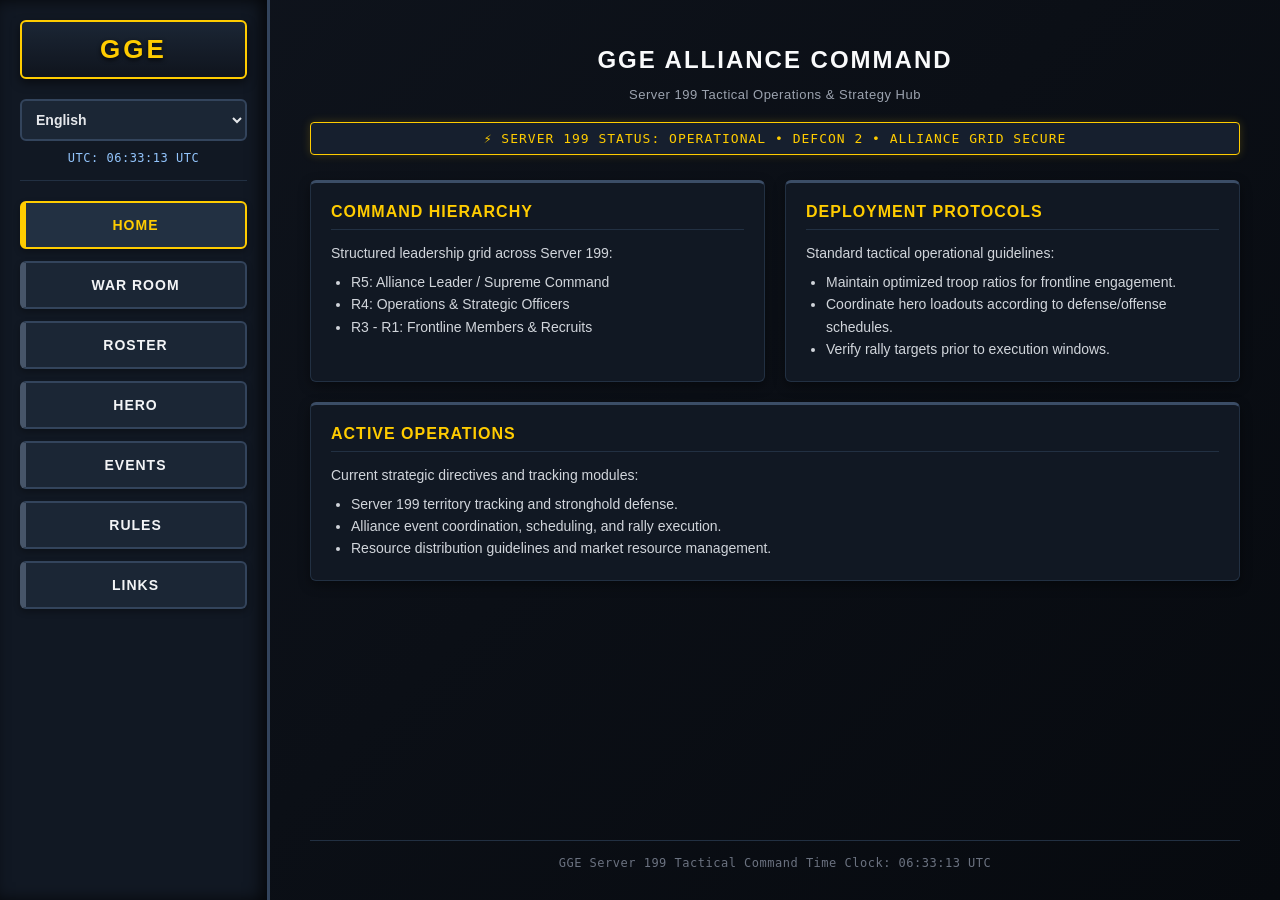
==== commit f2e11674: "Add sidebar and style for GGE Alliance Command" ====
--- a/index.html
+++ b/index.html
@@ -5,55 +5,295 @@
     <meta name="viewport" content="width=device-width, initial-scale=1.0">
     <title>GGE Server 199 - Alliance Command</title>
     <link rel="stylesheet" href="style.css">
+    <style>
+        body {
+            background: linear-gradient(135deg, #0f141d 0%, #070a0f 100%);
+            color: #d1d5db;
+            font-family: 'Segoe UI', Tahoma, Geneva, Verdana, sans-serif;
+            margin: 0;
+            padding: 0;
+            display: flex;
+            min-height: 100vh;
+        }
+        /* Vertical Military Flag Sidebar on the Left */
+        .sidebar {
+            width: 270px;
+            background: #111823;
+            border-right: 3px solid #33445c;
+            padding: 20px;
+            display: flex;
+            flex-direction: column;
+            gap: 20px;
+            position: fixed;
+            height: 100vh;
+            box-sizing: border-box;
+            box-shadow: inset -6px 0 15px rgba(0, 0, 0, 0.7);
+            z-index: 10;
+        }
+        /* GGE Flag Header at the Top */
+        .flag-header {
+            background: linear-gradient(180deg, #1b2635 0%, #0f141d 100%);
+            border: 2px solid #ffcc00;
+            border-radius: 6px;
+            text-align: center;
+            padding: 12px;
+            box-shadow: 0 4px 10px rgba(0,0,0,0.5);
+        }
+        .flag-header h1 {
+            color: #ffcc00;
+            font-size: 26px;
+            margin: 0;
+            letter-spacing: 3px;
+            text-shadow: 0 2px 4px rgba(0,0,0,0.8);
+            font-weight: 900;
+        }
+        .sidebar-top {
+            display: flex;
+            flex-direction: column;
+            gap: 10px;
+            border-bottom: 1px solid #223042;
+            padding-bottom: 15px;
+        }
+        .sidebar select {
+            background: #1b2635;
+            color: #e5e7eb;
+            border: 2px solid #33445c;
+            padding: 10px;
+            border-radius: 6px;
+            width: 100%;
+            font-weight: bold;
+            font-size: 14px;
+        }
+        .sidebar-clock {
+            color: #93c5fd;
+            font-size: 12px;
+            font-family: monospace;
+            letter-spacing: 0.5px;
+            text-align: center;
+        }
+        /* Bulky Tactical Navigation Buttons */
+        .nav-links {
+            display: flex;
+            flex-direction: column;
+            gap: 12px;
+        }
+        .nav-links a {
+            color: #f3f4f6;
+            text-decoration: none;
+            padding: 14px 18px;
+            border-radius: 6px;
+            background: #1b2635;
+            border: 2px solid #33445c;
+            border-left: 6px solid #475569;
+            transition: all 0.2s ease;
+            font-weight: bold;
+            text-transform: uppercase;
+            font-size: 14px;
+            letter-spacing: 1px;
+            text-align: center;
+            box-shadow: 0 3px 6px rgba(0,0,0,0.3);
+        }
+        .nav-links a:hover {
+            background: #25344a;
+            border-color: #93c5fd;
+            border-left-color: #93c5fd;
+            transform: translateY(-1px);
+        }
+        .nav-links a.active {
+            background: #223042;
+            color: #ffcc00;
+            border-color: #ffcc00;
+            border-left-color: #ffcc00;
+        }
+        /* Main Command Content Area shifted right */
+        .main-content {
+            margin-left: 270px;
+            flex: 1;
+            padding: 30px 40px;
+            box-sizing: border-box;
+            display: flex;
+            flex-direction: column;
+            justify-content: space-between;
+        }
+        .dashboard-container {
+            max-width: 1050px;
+            margin: 0 auto;
+            width: 100%;
+        }
+        /* Live Threat Ticker */
+        .threat-ticker {
+            background: #161f2e;
+            border: 1px solid #ffcc00;
+            border-radius: 4px;
+            padding: 8px 15px;
+            margin-bottom: 25px;
+            color: #ffcc00;
+            font-family: monospace;
+            font-size: 13px;
+            text-align: center;
+            letter-spacing: 1px;
+            box-shadow: 0 0 10px rgba(255, 204, 0, 0.2);
+        }
+        /* Command Card Grids */
+        .grid-container {
+            display: grid;
+            grid-template-columns: 1fr 1fr;
+            gap: 20px;
+            margin-bottom: 20px;
+        }
+        .command-card {
+            background: #111823;
+            border: 1px solid #223042;
+            border-top: 3px solid #3b4d66;
+            border-radius: 6px;
+            padding: 20px;
+            box-shadow: 0 4px 12px rgba(0, 0, 0, 0.4);
+        }
+        .command-card.full-width {
+            grid-column: span 2;
+        }
+        .command-card h2 {
+            color: #ffcc00;
+            font-size: 16px;
+            text-transform: uppercase;
+            letter-spacing: 1px;
+            margin-top: 0;
+            margin-bottom: 15px;
+            border-bottom: 1px solid #223042;
+            padding-bottom: 8px;
+        }
+        .command-card ul {
+            margin: 0;
+            padding-left: 20px;
+            color: #d1d5db;
+            font-size: 14px;
+            line-height: 1.6;
+        }
+        .command-card p {
+            color: #d1d5db;
+            font-size: 14px;
+            margin: 0 0 10px 0;
+        }
+        footer {
+            text-align: center;
+            color: #6b7280;
+            font-size: 12px;
+            border-top: 1px solid #223042;
+            padding-top: 15px;
+            margin-top: 40px;
+            font-family: monospace;
+            letter-spacing: 0.5px;
+        }
+    </style>
 </head>
 <body>
-    <!-- Left-Side Alliance Flag Banner Injection Point -->
-    <div id="leftBannerContainer"></div>
-
-    <!-- Main Content Wrapper -->
-    <div class="main-content-wrapper">
-        <header style="margin-bottom: 30px; text-align: center;">
-            <h1 style="color: #ffcc00; letter-spacing: 2px; font-size: 28px;">GGE ALLIANCE COMMAND</h1>
-            <p style="color: #8b949e; font-size: 14px; margin-top: 5px;">Server 199 Tactical Operations & Strategy Hub</p>
-        </header>
-
-        <main style="display: grid; grid-template-columns: repeat(auto-fit, minmax(280px, 1fr)); gap: 20px;">
-            <!-- Command Hierarchy Card -->
-            <section class="card" style="background-color: #161b22; border: 1px solid rgba(255,204,0,0.2); border-radius: 8px; padding: 20px;">
-                <h2 style="color: #ffcc00; font-size: 18px; border-bottom: 1px solid rgba(255,204,0,0.2); padding-bottom: 10px; margin-bottom: 15px;">Command Hierarchy</h2>
-                <ul style="color: #c9d1d9; list-style: none; padding-left: 0; line-height: 1.8; font-size: 14px;">
-                    <li style="margin-bottom: 10px;"><strong>R5:</strong> Alliance Leader / Supreme Command</li>
-                    <li style="margin-bottom: 10px;"><strong>R4:</strong> Operations & Strategic Officers</li>
-                    <li><strong>R3 - R1:</strong> Frontline Members & Recruits</li>
-                </ul>
-            </section>
-
-            <!-- Deployment Protocols Card -->
-            <section class="card" style="background-color: #161b22; border: 1px solid rgba(255,204,0,0.2); border-radius: 8px; padding: 20px;">
-                <h2 style="color: #ffcc00; font-size: 18px; border-bottom: 1px solid rgba(255,204,0,0.2); padding-bottom: 10px; margin-bottom: 15px;">Deployment Protocols</h2>
-                <ul style="color: #c9d1d9; list-style: disc; padding-left: 20px; line-height: 1.6; font-size: 14px;">
-                    <li style="margin-bottom: 10px;">Maintain optimized troop ratios for frontline engagement.</li>
-                    <li style="margin-bottom: 10px;">Coordinate hero loadouts according to defense/offense schedules.</li>
-                    <li>Verify rally targets prior to execution windows.</li>
-                </ul>
-            </section>
-
-            <!-- Active Operations Card -->
-            <section class="card" style="background-color: #161b22; border: 1px solid rgba(255,204,0,0.2); border-radius: 8px; padding: 20px;">
-                <h2 style="color: #ffcc00; font-size: 18px; border-bottom: 1px solid rgba(255,204,0,0.2); padding-bottom: 10px; margin-bottom: 15px;">Active Operations</h2>
-                <ul style="color: #c9d1d9; list-style: disc; padding-left: 20px; line-height: 1.6; font-size: 14px;">
-                    <li style="margin-bottom: 10px;">Server 199 territory tracking.</li>
-                    <li style="margin-bottom: 10px;">Alliance event coordination and scheduling.</li>
-                    <li>Resource distribution guidelines.</li>
-                </ul>
-            </section>
+
+    <!-- Vertical Military Flag Sidebar -->
+    <aside class="sidebar">
+        <!-- GGE Flag Header -->
+        <div class="flag-header">
+            <h1 id="ggeFlag">GGE</h1>
+        </div>
+
+        <div class="sidebar-top">
+            <!-- Language Selector (All 13 Languages) -->
+            <select id="languageSelect" onchange="changeLanguage(this.value)">
+                <option value="en">English</option>
+                <option value="es">Español</option>
+                <option value="de">Deutsch</option>
+                <option value="pl">Polski</option>
+                <option value="fr">Français</option>
+                <option value="nl">Nederlands</option>
+                <option value="pt">Português</option>
+                <option value="la">Latina</option>
+                <option value="ko">한국어</option>
+                <option value="tr">Türkçe</option>
+                <option value="ru">Русский</option>
+                <option value="it">Italiano</option>
+                <option value="ar">العربية</option>
+            </select>
+            <!-- UTC Server Time Clock -->
+            <div class="sidebar-clock">UTC: <span id="clock">Loading...</span></div>
+        </div>
+
+        <!-- Bulky Tactical Navigation Buttons with Home Active & IDs Matched -->
+        <nav class="nav-links">
+            <a href="index.html" id="home" class="active">Home</a>
+            <a href="war-room.html" id="warroom">War Room</a>
+            <a href="roster.html" id="allianceroster">Roster</a>
+            <a href="hero.html" id="heroroster">Hero</a>
+            <a href="events.html" id="events">Events</a>
+            <a href="rules.html" id="rules">Rules</a>
+            <a href="links.html" id="intelliLinks">Links</a>
+        </nav>
+    </aside>
+
+    <!-- Main Command Interface -->
+    <div class="main-content">
+        <main class="dashboard-container">
+            <h1 id="homeMainTitle" style="text-align: center; color: #f9fafb; text-transform: uppercase; letter-spacing: 2px; font-size: 24px; margin-bottom: 5px;">GGE Alliance Command</h1>
+            <p id="homeSubtitle" style="text-align: center; color: #9ca3af; margin-bottom: 20px; font-size: 13px; letter-spacing: 0.5px;">Server 199 Tactical Operations & Strategy Hub</p>
+
+            <!-- Live Status Threat Ticker with ID -->
+            <div class="threat-ticker" id="threatTickerText">
+                ⚡ SERVER 199 STATUS: OPERATIONAL • DEFCON 2 • ALLIANCE GRID SECURE
+            </div>
+
+            <!-- Command Panels Grid -->
+            <div class="grid-container">
+                <!-- Hierarchy Card -->
+                <div class="command-card">
+                    <h2 id="cardTitle1">Command Hierarchy</h2>
+                    <p id="cardDesc1">Structured leadership grid across Server 199:</p>
+                    <ul>
+                        <li id="hier1">R5: Alliance Leader / Supreme Command</li>
+                        <li id="hier2">R4: Operations & Strategic Officers</li>
+                        <li id="hier3">R3 - R1: Frontline Members & Recruits</li>
+                    </ul>
+                </div>
+
+                <!-- Deployment Protocols Card -->
+                <div class="command-card">
+                    <h2 id="cardTitle2">Deployment Protocols</h2>
+                    <p id="cardDesc2">Standard tactical operational guidelines:</p>
+                    <ul>
+                        <li id="proto1">Maintain optimized troop ratios for frontline engagement.</li>
+                        <li id="proto2">Coordinate hero loadouts according to defense/offense schedules.</li>
+                        <li id="proto3">Verify rally targets prior to execution windows.</li>
+                    </ul>
+                </div>
+
+                <!-- Active Operations Card (Full Width) -->
+                <div class="command-card full-width">
+                    <h2 id="cardTitle3">Active Operations</h2>
+                    <p id="cardDesc3">Current strategic directives and tracking modules:</p>
+                    <ul>
+                        <li id="op1">Server 199 territory tracking and stronghold defense.</li>
+                        <li id="op2">Alliance event coordination, scheduling, and rally execution.</li>
+                        <li id="op3">Resource distribution guidelines and market resource management.</li>
+                    </ul>
+                </div>
+            </div>
         </main>
 
-        <footer style="text-align: center; margin-top: 40px; padding: 20px; color: #8b949e; font-size: 12px; border-top: 1px solid rgba(255,204,0,0.1);">
-            <p>&copy; 2026 GGE Alliance • Server 199. All rights reserved on the battlefield.</p>
+        <footer>
+            GGE Server 199 Tactical Command Time Clock: <span id="bottomClock">Loading...</span>
         </footer>
     </div>
 
+    <!-- Scripts -->
     <script src="translations.js"></script>
+    <script>
+        function updateServerTime() {
+            const now = new Date();
+            const utcTime = now.toUTCString().slice(17, 25) + " UTC";
+            const clockElement = document.getElementById('clock');
+            const bottomClockElement = document.getElementById('bottomClock');
+            if (clockElement) clockElement.innerText = utcTime;
+            if (bottomClockElement) bottomClockElement.innerText = utcTime;
+        }
+        setInterval(updateServerTime, 1000);
+        updateServerTime();
+    </script>
 </body>
 </html>
